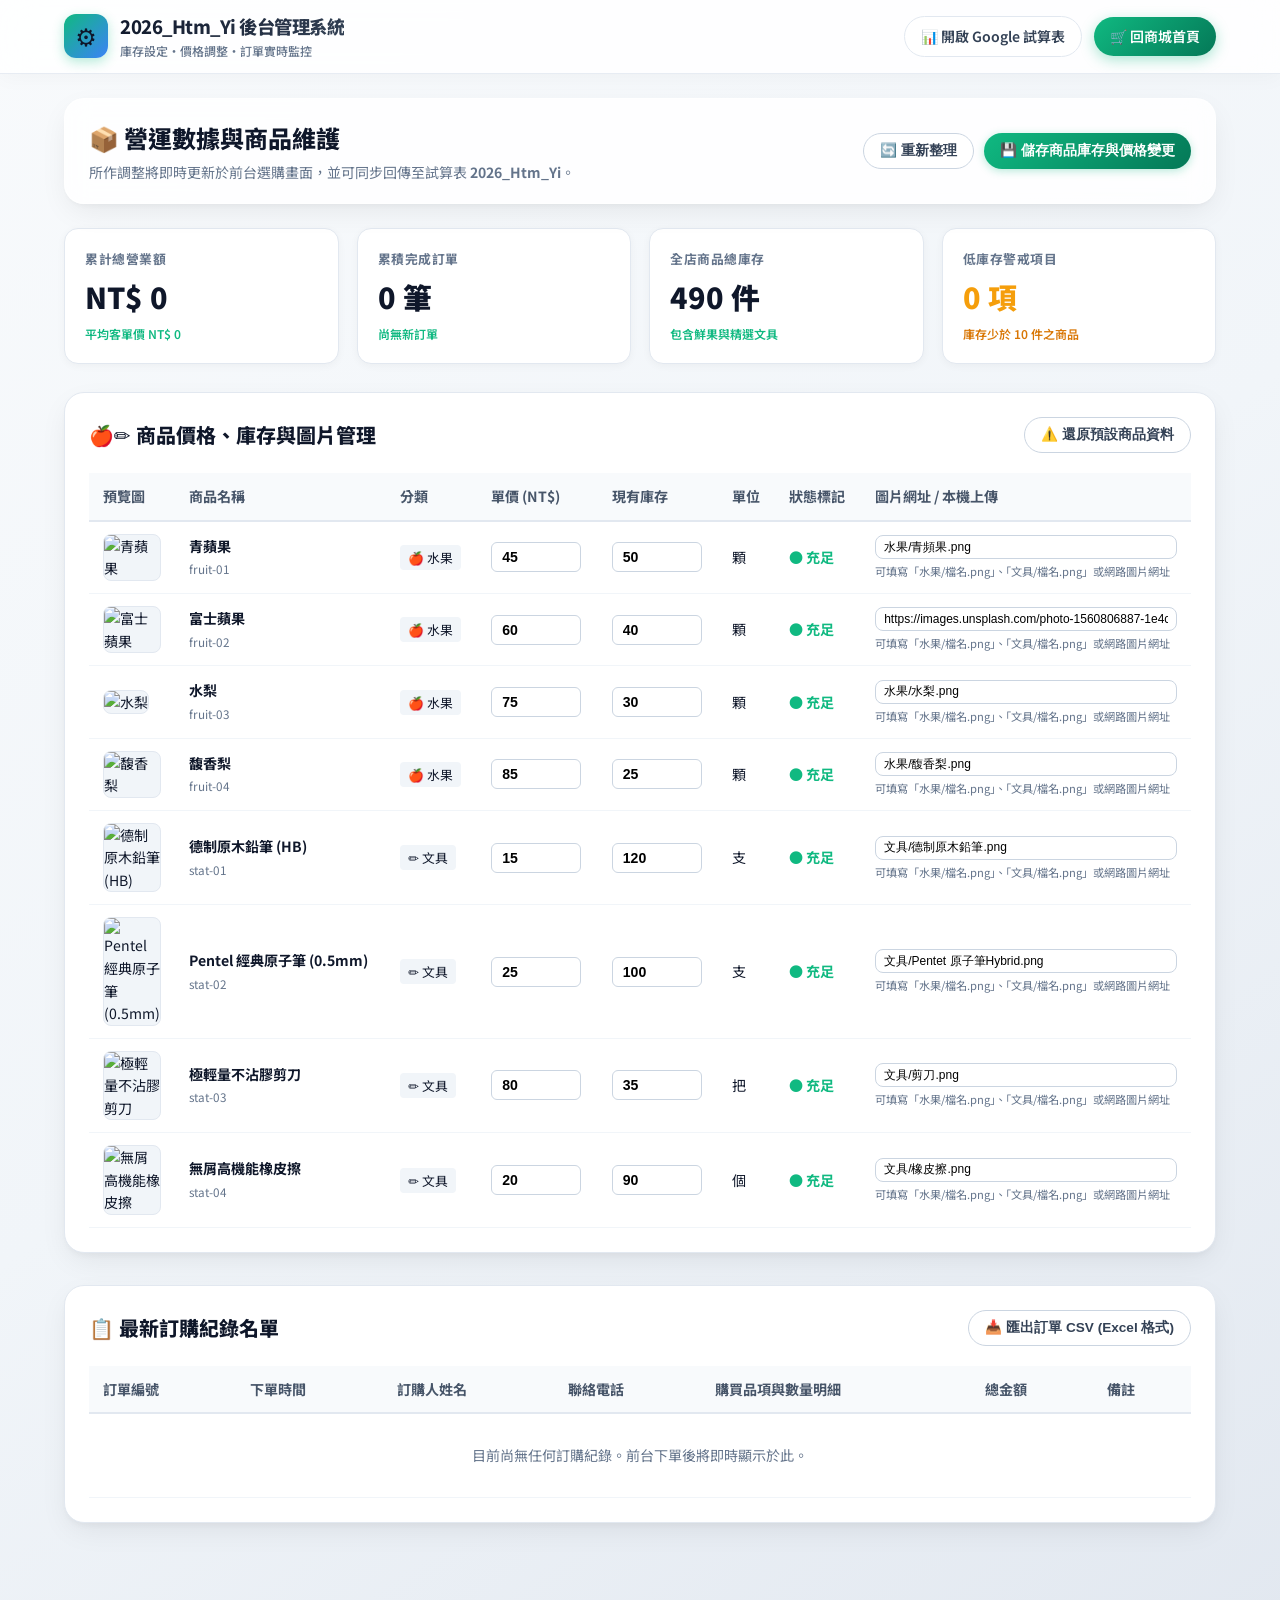
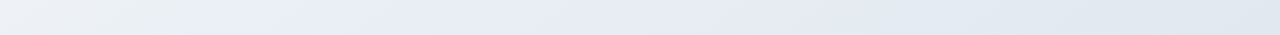
==== admin.html @ 1fdec833 "Add files via upload" ====
<!DOCTYPE html>
<html lang="zh-Hant">
<head>
  <meta charset="utf-8" />
  <meta name="viewport" content="width=device-width, initial-scale=1" />
  <meta name="robots" content="noindex" />
  <title>2026_Htm_Yi | 管理後台 (商品、庫存與訂單統計)</title>
  
  <link rel="preconnect" href="https://fonts.googleapis.com" />
  <link rel="preconnect" href="https://fonts.gstatic.com" crossorigin />
  <link href="https://fonts.googleapis.com/css2?family=Noto+Sans+TC:wght@400;500;600;700;800;900&display=swap" rel="stylesheet" />
  
  <link rel="stylesheet" href="style.css" />
  <style>
    .admin-container {
      max-width: 1200px;
      margin: 24px auto;
      padding: 0 24px;
    }
    .admin-header {
      display: flex;
      flex-wrap: wrap;
      align-items: center;
      justify-content: space-between;
      gap: 16px;
      margin-bottom: 24px;
      background: var(--card-bg);
      backdrop-filter: blur(12px);
      padding: 20px 24px;
      border-radius: var(--radius-lg);
      border: 1px solid var(--card-border);
      box-shadow: var(--glass-shadow);
    }
    .admin-header h2 {
      font-size: 1.5rem;
      font-weight: 800;
      color: #0f172a;
    }
    .admin-header p {
      font-size: 0.875rem;
      color: var(--text-muted);
      margin-top: 4px;
    }
    .stats-grid {
      display: grid;
      grid-template-columns: repeat(auto-fit, minmax(220px, 1fr));
      gap: 18px;
      margin-bottom: 28px;
    }
    .stat-card {
      background: white;
      padding: 20px;
      border-radius: var(--radius-md);
      border: 1px solid #e2e8f0;
      box-shadow: 0 2px 8px rgba(0,0,0,0.04);
      display: flex;
      flex-direction: column;
    }
    .stat-card .label {
      font-size: 0.8rem;
      font-weight: 700;
      color: var(--text-muted);
      text-transform: uppercase;
      letter-spacing: 0.5px;
    }
    .stat-card .value {
      font-size: 1.8rem;
      font-weight: 900;
      color: #0f172a;
      margin-top: 4px;
    }
    .stat-card .sub {
      font-size: 0.75rem;
      color: #10b981;
      margin-top: 4px;
      font-weight: 600;
    }
    .section-card {
      background: white;
      border-radius: var(--radius-lg);
      border: 1px solid #e2e8f0;
      box-shadow: var(--glass-shadow);
      padding: 24px;
      margin-bottom: 32px;
    }
    .section-header {
      display: flex;
      justify-content: space-between;
      align-items: center;
      margin-bottom: 20px;
      flex-wrap: wrap;
      gap: 12px;
    }
    .section-header h3 {
      font-size: 1.25rem;
      font-weight: 800;
      display: flex;
      align-items: center;
      gap: 8px;
    }
    .table-responsive {
      overflow-x: auto;
    }
    table {
      width: 100%;
      border-collapse: collapse;
      text-align: left;
      font-size: 0.88rem;
    }
    th {
      background: #f8fafc;
      padding: 12px 14px;
      font-weight: 700;
      color: #475569;
      border-bottom: 2px solid #e2e8f0;
      white-space: nowrap;
    }
    td {
      padding: 12px 14px;
      border-bottom: 1px solid #f1f5f9;
      vertical-align: middle;
    }
    tr:hover td {
      background: #fafafa;
    }
    .table-thumb {
      width: 52px;
      height: 52px;
      border-radius: 8px;
      object-fit: cover;
      border: 1px solid #e2e8f0;
      background: #f1f5f9;
    }
    .input-edit {
      padding: 6px 10px;
      border-radius: 6px;
      border: 1px solid #cbd5e1;
      font-size: 0.88rem;
      font-weight: 600;
      outline: none;
      width: 90px;
    }
    .input-edit:focus {
      border-color: var(--primary);
      box-shadow: 0 0 0 2px rgba(16, 185, 129, 0.2);
    }
    .btn-action {
      padding: 8px 16px;
      border-radius: 9999px;
      border: none;
      font-weight: 700;
      font-size: 0.85rem;
      cursor: pointer;
      display: inline-flex;
      align-items: center;
      gap: 6px;
      transition: all 0.15s;
    }
    .btn-primary-action {
      background: var(--primary-gradient);
      color: white;
      box-shadow: 0 2px 8px rgba(16, 185, 129, 0.3);
    }
    .btn-primary-action:hover {
      background: linear-gradient(135deg, #059669 0%, #047857 100%);
      transform: translateY(-1px);
    }
    .btn-outline-action {
      background: white;
      border: 1px solid #cbd5e1;
      color: #334155;
    }
    .btn-outline-action:hover {
      background: #f8fafc;
      border-color: #94a3b8;
    }
    .img-upload-btn {
      position: relative;
      overflow: hidden;
      cursor: pointer;
      display: inline-block;
      font-size: 0.75rem;
      color: #3b82f6;
      font-weight: 600;
      margin-top: 4px;
    }
    .img-upload-btn input[type=file] {
      position: absolute;
      left: 0;
      top: 0;
      opacity: 0;
      cursor: pointer;
      width: 100%;
      height: 100%;
    }
  </style>
</head>
<body>

  <!-- 頂部導航 -->
  <header class="navbar">
    <div class="nav-container">
      <a href="index.html" class="brand">
        <div class="brand-icon">⚙️</div>
        <div class="brand-title">
          <h1>2026_Htm_Yi 後台管理系統</h1>
          <p>庫存設定・價格調整・訂單實時監控</p>
        </div>
      </a>
      <div class="nav-actions">
        <a href="https://docs.google.com/spreadsheets/u/0/" target="_blank" rel="noopener noreferrer" class="nav-btn">
          <span>📊 開啟 Google 試算表</span>
        </a>
        <a href="index.html" class="nav-btn cart-toggle-btn">
          <span>🛒 回商城首頁</span>
        </a>
      </div>
    </div>
  </header>

  <div class="admin-container">

    <!-- 頂部資訊與更新橫幅 -->
    <div class="admin-header">
      <div>
        <h2>📦 營運數據與商品維護</h2>
        <p>所作調整將即時更新於前台選購畫面，並可同步回傳至試算表 <b id="targetSheetName">2026_Htm_Yi</b>。</p>
      </div>
      <div style="display: flex; gap: 10px;">
        <button type="button" class="btn-action btn-outline-action" id="btnRefreshData">
          🔄 重新整理
        </button>
        <button type="button" class="btn-action btn-primary-action" id="btnSaveAllProducts">
          💾 儲存商品庫存與價格變更
        </button>
      </div>
    </div>

    <!-- 數據概覽卡片 (Stats Cards) -->
    <div class="stats-grid">
      <div class="stat-card">
        <span class="label">累計總營業額</span>
        <div class="value" id="statRevenue">NT$ 0</div>
        <span class="sub" id="statAvg">平均客單價 NT$ 0</span>
      </div>
      <div class="stat-card">
        <span class="label">累積完成訂單</span>
        <div class="value" id="statOrdersCount">0 筆</div>
        <span class="sub" id="statLatestTime">尚無新訂單</span>
      </div>
      <div class="stat-card">
        <span class="label">全店商品總庫存</span>
        <div class="value" id="statTotalStock">0 件</div>
        <span class="sub">包含鮮果與精選文具</span>
      </div>
      <div class="stat-card">
        <span class="label">低庫存警戒項目</span>
        <div class="value" id="statLowStockCount" style="color: #f59e0b;">0 項</div>
        <span class="sub" style="color: #d97706;">庫存少於 10 件之商品</span>
      </div>
    </div>

    <!-- 商品管理區塊 (Products Management) -->
    <div class="section-card">
      <div class="section-header">
        <h3>🍎✏️ 商品價格、庫存與圖片管理</h3>
        <div style="display: flex; gap: 8px;">
          <button type="button" class="btn-action btn-outline-action" id="btnResetDefault">
            ⚠️ 還原預設商品資料
          </button>
        </div>
      </div>
      <div class="table-responsive">
        <table>
          <thead>
            <tr>
              <th style="width: 70px;">預覽圖</th>
              <th>商品名稱</th>
              <th>分類</th>
              <th>單價 (NT$)</th>
              <th>現有庫存</th>
              <th>單位</th>
              <th>狀態標記</th>
              <th style="min-width: 200px;">圖片網址 / 本機上傳</th>
            </tr>
          </thead>
          <tbody id="productsTableBody">
            <!-- 由 admin.js 動態渲染 -->
          </tbody>
        </table>
      </div>
    </div>

    <!-- 訂單明細檢視區塊 (Orders History) -->
    <div class="section-card">
      <div class="section-header">
        <h3>📋 最新訂購紀錄名單</h3>
        <button type="button" class="btn-action btn-outline-action" id="btnExportCSV">
          📥 匯出訂單 CSV (Excel 格式)
        </button>
      </div>
      <div class="table-responsive">
        <table>
          <thead>
            <tr>
              <th>訂單編號</th>
              <th>下單時間</th>
              <th>訂購人姓名</th>
              <th>聯絡電話</th>
              <th>購買品項與數量明細</th>
              <th>總金額</th>
              <th>備註</th>
            </tr>
          </thead>
          <tbody id="ordersTableBody">
            <!-- 由 admin.js 動態渲染 -->
          </tbody>
        </table>
      </div>
    </div>

  </div>

  <script src="config.js"></script>
  <script src="admin.js"></script>
</body>
</html>
---- style.css ----
/* ==========================================================================
   2026_Htm_Yi 鮮果與文具商城 - 現代炫麗視覺樣式 (Modern Glassmorphism & UI)
   ========================================================================== */

:root {
  --primary: #10b981;
  --primary-dark: #059669;
  --primary-light: #d1fae5;
  --primary-gradient: linear-gradient(135deg, #10b981 0%, #047857 100%);
  --fruit-gradient: linear-gradient(135deg, #f43f5e 0%, #fb7185 100%);
  --stat-gradient: linear-gradient(135deg, #6366f1 0%, #8b5cf6 100%);
  --accent-gold: #f59e0b;
  --bg-gradient: linear-gradient(145deg, #f8fafc 0%, #f1f5f9 50%, #e2e8f0 100%);
  --card-bg: rgba(255, 255, 255, 0.85);
  --card-border: rgba(255, 255, 255, 0.6);
  --glass-shadow: 0 10px 30px -5px rgba(0, 0, 0, 0.08), 0 4px 6px -2px rgba(0, 0, 0, 0.04);
  --text-main: #0f172a;
  --text-muted: #64748b;
  --danger: #ef4444;
  --danger-light: #fee2e2;
  --warning: #f59e0b;
  --warning-light: #fef3c7;
  --radius-lg: 20px;
  --radius-md: 14px;
  --radius-sm: 8px;
  --font-sans: 'Noto Sans TC', system-ui, -apple-system, BlinkMacSystemFont, 'Segoe UI', Roboto, sans-serif;
}

* {
  box-sizing: border-box;
  margin: 0;
  padding: 0;
}

body {
  font-family: var(--font-sans);
  background: var(--bg-gradient);
  color: var(--text-main);
  min-height: 100vh;
  line-height: 1.6;
  -webkit-font-smoothing: antialiased;
  padding-bottom: 80px;
}

/* 頂部導航列 (Glassmorphism Nav) */
.navbar {
  position: sticky;
  top: 0;
  z-index: 100;
  background: rgba(255, 255, 255, 0.85);
  backdrop-filter: blur(16px);
  -webkit-backdrop-filter: blur(16px);
  border-bottom: 1px solid rgba(226, 232, 240, 0.8);
  box-shadow: 0 4px 20px rgba(0, 0, 0, 0.03);
}

.nav-container {
  max-width: 1200px;
  margin: 0 auto;
  padding: 12px 24px;
  display: flex;
  align-items: center;
  justify-content: space-between;
}

.brand {
  display: flex;
  align-items: center;
  gap: 12px;
  text-decoration: none;
  color: var(--text-main);
}

.brand-icon {
  width: 44px;
  height: 44px;
  border-radius: 12px;
  background: linear-gradient(135deg, #10b981 0%, #3b82f6 100%);
  display: flex;
  align-items: center;
  justify-content: center;
  font-size: 24px;
  box-shadow: 0 4px 12px rgba(16, 185, 129, 0.3);
}

.brand-title h1 {
  font-size: 1.15rem;
  font-weight: 800;
  letter-spacing: -0.5px;
  background: linear-gradient(135deg, #0f172a 0%, #334155 100%);
  -webkit-background-clip: text;
  -webkit-text-fill-color: transparent;
}

.brand-title p {
  font-size: 0.75rem;
  color: var(--text-muted);
  font-weight: 500;
}

.nav-actions {
  display: flex;
  align-items: center;
  gap: 12px;
}

.nav-btn {
  display: inline-flex;
  align-items: center;
  gap: 6px;
  padding: 8px 16px;
  border-radius: 9999px;
  font-size: 0.875rem;
  font-weight: 600;
  text-decoration: none;
  border: 1px solid #e2e8f0;
  background: white;
  color: #334155;
  transition: all 0.2s cubic-bezier(0.4, 0, 0.2, 1);
  cursor: pointer;
}

.nav-btn:hover {
  background: #f8fafc;
  border-color: #cbd5e1;
  transform: translateY(-1px);
}

.cart-toggle-btn {
  position: relative;
  background: var(--primary-gradient);
  color: white;
  border: none;
  box-shadow: 0 4px 14px rgba(16, 185, 129, 0.35);
}

.cart-toggle-btn:hover {
  background: linear-gradient(135deg, #059669 0%, #047857 100%);
  transform: translateY(-2px);
  box-shadow: 0 6px 20px rgba(16, 185, 129, 0.45);
}

.cart-badge {
  position: absolute;
  top: -6px;
  right: -6px;
  background: #ef4444;
  color: white;
  font-size: 0.72rem;
  font-weight: 800;
  width: 22px;
  height: 22px;
  border-radius: 50%;
  display: flex;
  align-items: center;
  justify-content: center;
  border: 2px solid white;
  box-shadow: 0 2px 6px rgba(239, 68, 68, 0.4);
  transition: transform 0.2s cubic-bezier(0.34, 1.56, 0.64, 1);
}

.cart-badge.bump {
  transform: scale(1.3);
}

/* 橫幅 Hero Banner */
.hero {
  max-width: 1200px;
  margin: 24px auto 16px;
  padding: 0 24px;
}

.hero-card {
  position: relative;
  background: linear-gradient(135deg, #064e3b 0%, #065f46 60%, #0f766e 100%);
  border-radius: var(--radius-lg);
  padding: 40px 36px;
  color: white;
  overflow: hidden;
  box-shadow: 0 20px 40px -10px rgba(6, 78, 59, 0.35);
}

.hero-card::before {
  content: '';
  position: absolute;
  top: -40%;
  right: -10%;
  width: 400px;
  height: 400px;
  background: radial-gradient(circle, rgba(52, 211, 153, 0.25) 0%, rgba(0, 0, 0, 0) 70%);
  border-radius: 50%;
  pointer-events: none;
}

.hero-content {
  position: relative;
  z-index: 1;
  max-width: 650px;
}

.hero-tag {
  display: inline-block;
  padding: 4px 12px;
  border-radius: 9999px;
  background: rgba(52, 211, 153, 0.2);
  color: #a7f3d0;
  border: 1px solid rgba(52, 211, 153, 0.3);
  font-size: 0.8rem;
  font-weight: 700;
  margin-bottom: 12px;
}

.hero-title {
  font-size: 2.1rem;
  font-weight: 900;
  line-height: 1.25;
  margin-bottom: 12px;
  letter-spacing: -0.5px;
}

.hero-desc {
  font-size: 0.95rem;
  color: #d1fae5;
  margin-bottom: 20px;
  line-height: 1.6;
}

.hero-features {
  display: flex;
  flex-wrap: wrap;
  gap: 16px;
}

.hero-feat-item {
  display: flex;
  align-items: center;
  gap: 6px;
  font-size: 0.85rem;
  color: #ecfdf5;
  background: rgba(0, 0, 0, 0.15);
  padding: 6px 12px;
  border-radius: 8px;
}

/* 分類篩選與工具列 (Filters & Controls) */
.toolbar-wrap {
  max-width: 1200px;
  margin: 20px auto;
  padding: 0 24px;
}

.toolbar {
  display: flex;
  flex-wrap: wrap;
  align-items: center;
  justify-content: space-between;
  gap: 16px;
  background: var(--card-bg);
  backdrop-filter: blur(12px);
  padding: 12px 18px;
  border-radius: var(--radius-md);
  border: 1px solid var(--card-border);
  box-shadow: var(--glass-shadow);
}

.category-chips {
  display: flex;
  flex-wrap: wrap;
  gap: 8px;
}

.chip-btn {
  display: inline-flex;
  align-items: center;
  gap: 6px;
  padding: 8px 18px;
  border-radius: 9999px;
  font-size: 0.875rem;
  font-weight: 600;
  border: 1px solid #e2e8f0;
  background: white;
  color: #475569;
  cursor: pointer;
  transition: all 0.2s cubic-bezier(0.4, 0, 0.2, 1);
}

.chip-btn:hover {
  background: #f8fafc;
  border-color: #cbd5e1;
  color: #1e293b;
}

.chip-btn.active {
  background: var(--text-main);
  color: white;
  border-color: var(--text-main);
  box-shadow: 0 4px 12px rgba(15, 23, 42, 0.2);
}

.toolbar-right {
  display: flex;
  align-items: center;
  gap: 12px;
}

.stock-filter-toggle {
  display: flex;
  align-items: center;
  gap: 6px;
  font-size: 0.85rem;
  font-weight: 600;
  color: #475569;
  cursor: pointer;
  user-select: none;
}

.stock-filter-toggle input {
  cursor: pointer;
  accent-color: var(--primary);
  width: 16px;
  height: 16px;
}

/* 商品卡片網格 (Product Grid) */
.products-section {
  max-width: 1200px;
  margin: 0 auto;
  padding: 0 24px;
}

.products-grid {
  display: grid;
  grid-template-columns: repeat(auto-fill, minmax(270px, 1fr));
  gap: 24px;
}

.product-card {
  background: var(--card-bg);
  backdrop-filter: blur(12px);
  border-radius: var(--radius-lg);
  border: 1px solid var(--card-border);
  box-shadow: var(--glass-shadow);
  overflow: hidden;
  display: flex;
  flex-direction: column;
  transition: all 0.3s cubic-bezier(0.4, 0, 0.2, 1);
  position: relative;
}

.product-card:hover {
  transform: translateY(-6px);
  box-shadow: 0 20px 30px -10px rgba(0, 0, 0, 0.12), 0 8px 12px -4px rgba(0, 0, 0, 0.05);
  border-color: rgba(16, 185, 129, 0.3);
}

.card-image-wrap {
  position: relative;
  width: 100%;
  padding-top: 68%; /* 接近 3:2 比例 */
  overflow: hidden;
  background: #e2e8f0;
}

.card-image {
  position: absolute;
  top: 0;
  left: 0;
  width: 100%;
  height: 100%;
  object-fit: cover;
  transition: transform 0.4s ease;
}

.product-card:hover .card-image {
  transform: scale(1.08);
}

.card-badge {
  position: absolute;
  top: 12px;
  left: 12px;
  padding: 4px 10px;
  border-radius: 9999px;
  font-size: 0.75rem;
  font-weight: 700;
  backdrop-filter: blur(8px);
  color: white;
  box-shadow: 0 2px 8px rgba(0, 0, 0, 0.15);
}

.badge-fruit {
  background: rgba(244, 63, 94, 0.9);
}

.badge-stationery {
  background: rgba(99, 102, 241, 0.9);
}

.stock-pill {
  position: absolute;
  top: 12px;
  right: 12px;
  padding: 4px 10px;
  border-radius: 9999px;
  font-size: 0.75rem;
  font-weight: 700;
  backdrop-filter: blur(8px);
  box-shadow: 0 2px 8px rgba(0, 0, 0, 0.15);
}

.stock-pill.in-stock {
  background: rgba(209, 250, 229, 0.95);
  color: #065f46;
  border: 1px solid rgba(16, 185, 129, 0.4);
}

.stock-pill.low-stock {
  background: rgba(254, 243, 199, 0.95);
  color: #92400e;
  border: 1px solid rgba(245, 158, 11, 0.4);
  animation: pulse-border 2s infinite;
}

.stock-pill.out-of-stock {
  background: rgba(254, 226, 226, 0.95);
  color: #991b1b;
  border: 1px solid rgba(239, 68, 68, 0.4);
}

@keyframes pulse-border {
  0%, 100% { transform: scale(1); }
  50% { transform: scale(1.04); }
}

.card-body {
  padding: 18px 20px 20px;
  display: flex;
  flex-direction: column;
  flex: 1;
}

.card-header-info {
  margin-bottom: 8px;
}

.card-title {
  font-size: 1.18rem;
  font-weight: 800;
  color: var(--text-main);
  display: flex;
  align-items: center;
  justify-content: space-between;
}

.card-desc {
  font-size: 0.85rem;
  color: var(--text-muted);
  line-height: 1.5;
  margin-bottom: 14px;
  flex: 1;
}

.card-tags {
  display: flex;
  flex-wrap: wrap;
  gap: 6px;
  margin-bottom: 16px;
}

.tag-item {
  font-size: 0.72rem;
  background: #f1f5f9;
  color: #475569;
  padding: 2px 8px;
  border-radius: 4px;
  font-weight: 600;
}

.card-price-row {
  display: flex;
  align-items: baseline;
  justify-content: space-between;
  margin-bottom: 16px;
  padding-top: 10px;
  border-top: 1px solid rgba(226, 232, 240, 0.8);
}

.price-box {
  display: flex;
  align-items: baseline;
  gap: 4px;
}

.price-currency {
  font-size: 0.9rem;
  font-weight: 700;
  color: #047857;
}

.price-amount {
  font-size: 1.6rem;
  font-weight: 900;
  color: #047857;
  letter-spacing: -0.5px;
}

.price-unit {
  font-size: 0.8rem;
  color: var(--text-muted);
}

.card-stock-text {
  font-size: 0.8rem;
  color: var(--text-muted);
}

.card-stock-text b {
  color: var(--text-main);
}

/* 卡片數量選擇器與加入按鈕 (Stepper & Add to Cart) */
.card-action-box {
  display: flex;
  align-items: center;
  gap: 10px;
}

.stepper {
  display: inline-flex;
  align-items: center;
  border: 1px solid #cbd5e1;
  border-radius: 9999px;
  background: white;
  padding: 2px;
  box-shadow: 0 1px 2px rgba(0,0,0,0.05);
}

.stepper-btn {
  width: 32px;
  height: 32px;
  border-radius: 50%;
  border: none;
  background: #f1f5f9;
  color: #334155;
  font-size: 1rem;
  font-weight: 700;
  display: flex;
  align-items: center;
  justify-content: center;
  cursor: pointer;
  transition: all 0.15s;
}

.stepper-btn:hover:not(:disabled) {
  background: #e2e8f0;
  color: #0f172a;
}

.stepper-btn:disabled {
  opacity: 0.4;
  cursor: not-allowed;
}

.stepper-input {
  width: 44px;
  border: none;
  text-align: center;
  font-size: 0.95rem;
  font-weight: 700;
  color: #0f172a;
  outline: none;
  background: transparent;
}

.btn-add-cart {
  flex: 1;
  padding: 10px 14px;
  border-radius: 9999px;
  border: none;
  background: var(--primary-gradient);
  color: white;
  font-size: 0.88rem;
  font-weight: 700;
  cursor: pointer;
  display: inline-flex;
  align-items: center;
  justify-content: center;
  gap: 6px;
  transition: all 0.2s cubic-bezier(0.4, 0, 0.2, 1);
  box-shadow: 0 4px 10px rgba(16, 185, 129, 0.25);
}

.btn-add-cart:hover:not(:disabled) {
  transform: translateY(-1px);
  box-shadow: 0 6px 14px rgba(16, 185, 129, 0.35);
}

.btn-add-cart:disabled {
  background: #cbd5e1;
  color: #64748b;
  cursor: not-allowed;
  box-shadow: none;
}

/* 側邊滑出購物車 Drawer (Slide-Over Cart) */
.cart-drawer-backdrop {
  position: fixed;
  inset: 0;
  background: rgba(15, 23, 42, 0.6);
  backdrop-filter: blur(4px);
  z-index: 200;
  opacity: 0;
  pointer-events: none;
  transition: opacity 0.3s ease;
}

.cart-drawer-backdrop.active {
  opacity: 1;
  pointer-events: auto;
}

.cart-drawer {
  position: fixed;
  top: 0;
  right: 0;
  bottom: 0;
  width: 100%;
  max-width: 460px;
  background: white;
  z-index: 210;
  box-shadow: -10px 0 30px rgba(0, 0, 0, 0.15);
  display: flex;
  flex-direction: column;
  transform: translateX(100%);
  transition: transform 0.35s cubic-bezier(0.16, 1, 0.3, 1);
}

.cart-drawer.active {
  transform: translateX(0);
}

.cart-drawer-head {
  padding: 18px 24px;
  border-bottom: 1px solid #e2e8f0;
  display: flex;
  align-items: center;
  justify-content: space-between;
  background: #f8fafc;
}

.cart-drawer-head h3 {
  font-size: 1.15rem;
  font-weight: 800;
  display: flex;
  align-items: center;
  gap: 8px;
}

.btn-close-drawer {
  width: 36px;
  height: 36px;
  border-radius: 50%;
  border: none;
  background: #e2e8f0;
  color: #475569;
  font-size: 1.2rem;
  display: flex;
  align-items: center;
  justify-content: center;
  cursor: pointer;
  transition: background 0.2s;
}

.btn-close-drawer:hover {
  background: #cbd5e1;
  color: #0f172a;
}

.cart-drawer-body {
  flex: 1;
  overflow-y: auto;
  padding: 20px 24px;
  display: flex;
  flex-direction: column;
  gap: 16px;
}

.cart-empty-view {
  display: flex;
  flex-direction: column;
  align-items: center;
  justify-content: center;
  height: 100%;
  text-align: center;
  color: var(--text-muted);
  gap: 12px;
}

.cart-empty-icon {
  font-size: 3.5rem;
  opacity: 0.7;
}

.cart-item-row {
  display: flex;
  align-items: center;
  gap: 14px;
  padding-bottom: 14px;
  border-bottom: 1px solid #f1f5f9;
}

.cart-item-img {
  width: 64px;
  height: 64px;
  border-radius: var(--radius-sm);
  object-fit: cover;
  border: 1px solid #e2e8f0;
}

.cart-item-info {
  flex: 1;
}

.cart-item-name {
  font-size: 0.95rem;
  font-weight: 700;
  color: var(--text-main);
  margin-bottom: 2px;
}

.cart-item-sub {
  font-size: 0.8rem;
  color: var(--text-muted);
  margin-bottom: 6px;
}

.cart-item-controls {
  display: flex;
  align-items: center;
  justify-content: space-between;
}

.cart-item-total {
  font-weight: 800;
  font-size: 0.95rem;
  color: #047857;
}

.btn-remove-item {
  border: none;
  background: transparent;
  color: #94a3b8;
  cursor: pointer;
  padding: 4px;
  font-size: 1.1rem;
  transition: color 0.15s;
}

.btn-remove-item:hover {
  color: #ef4444;
}

/* 購物車結帳摘要與買家表單 (Checkout Form & Summary) */
.cart-drawer-foot {
  padding: 20px 24px;
  border-top: 1px solid #e2e8f0;
  background: #f8fafc;
}

.cart-summary-calc {
  margin-bottom: 16px;
}

.summary-row {
  display: flex;
  justify-content: space-between;
  font-size: 0.9rem;
  color: var(--text-muted);
  margin-bottom: 6px;
}

.summary-row.total {
  font-size: 1.25rem;
  font-weight: 900;
  color: #0f172a;
  border-top: 1px dashed #cbd5e1;
  padding-top: 10px;
  margin-top: 8px;
}

.summary-total-price {
  color: #047857;
  font-size: 1.45rem;
}

.customer-form {
  margin-top: 14px;
  display: flex;
  flex-direction: column;
  gap: 10px;
}

.form-group {
  display: flex;
  flex-direction: column;
  gap: 4px;
}

.form-group label {
  font-size: 0.8rem;
  font-weight: 700;
  color: #334155;
}

.form-input {
  width: 100%;
  padding: 10px 14px;
  border-radius: var(--radius-sm);
  border: 1px solid #cbd5e1;
  font-size: 0.9rem;
  outline: none;
  transition: border-color 0.2s, box-shadow 0.2s;
}

.form-input:focus {
  border-color: var(--primary);
  box-shadow: 0 0 0 3px rgba(16, 185, 129, 0.2);
}

.btn-checkout {
  width: 100%;
  margin-top: 12px;
  padding: 14px;
  border-radius: 9999px;
  border: none;
  background: var(--primary-gradient);
  color: white;
  font-size: 1.05rem;
  font-weight: 800;
  cursor: pointer;
  display: flex;
  align-items: center;
  justify-content: center;
  gap: 8px;
  box-shadow: 0 4px 16px rgba(16, 185, 129, 0.35);
  transition: all 0.2s;
}

.btn-checkout:hover:not(:disabled) {
  transform: translateY(-2px);
  box-shadow: 0 6px 20px rgba(16, 185, 129, 0.45);
}

.btn-checkout:disabled {
  background: #94a3b8;
  cursor: not-allowed;
  transform: none;
  box-shadow: none;
}

/* 提示訊息 Toast 與 Banner */
.banner-alert {
  max-width: 1200px;
  margin: 12px auto 0;
  padding: 12px 24px;
}

.alert-box {
  padding: 12px 18px;
  border-radius: var(--radius-md);
  font-size: 0.875rem;
  display: flex;
  align-items: center;
  gap: 10px;
  font-weight: 600;
}

.alert-box.info {
  background: #e0f2fe;
  color: #0369a1;
  border: 1px solid #bae6fd;
}

.alert-box.warning {
  background: #fef3c7;
  color: #92400e;
  border: 1px solid #fde68a;
}

/* 原生 Dialog 彈窗 (訂單成功明細) */
dialog {
  margin: auto;
  border: none;
  border-radius: var(--radius-lg);
  padding: 0;
  max-width: 500px;
  width: 90%;
  box-shadow: 0 25px 50px -12px rgba(0, 0, 0, 0.25);
  background: white;
}

dialog::backdrop {
  background: rgba(15, 23, 42, 0.6);
  backdrop-filter: blur(6px);
}

.dialog-content {
  padding: 28px;
}

.receipt-header {
  text-align: center;
  margin-bottom: 20px;
}

.receipt-icon {
  font-size: 3.5rem;
  margin-bottom: 8px;
}

.receipt-title {
  font-size: 1.4rem;
  font-weight: 900;
  color: #0f172a;
}

.receipt-order-id {
  font-size: 0.85rem;
  color: var(--text-muted);
  margin-top: 4px;
}

.receipt-items-list {
  background: #f8fafc;
  border-radius: var(--radius-md);
  padding: 14px 18px;
  margin-bottom: 18px;
  border: 1px solid #e2e8f0;
}

.receipt-item-row {
  display: flex;
  justify-content: space-between;
  padding: 6px 0;
  font-size: 0.9rem;
  border-bottom: 1px dashed #e2e8f0;
}

.receipt-item-row:last-child {
  border-bottom: none;
}

.receipt-total-row {
  display: flex;
  justify-content: space-between;
  font-weight: 800;
  font-size: 1.15rem;
  margin-top: 8px;
  color: #047857;
}

.receipt-info-box {
  background: #ecfdf5;
  border: 1px solid #a7f3d0;
  border-radius: var(--radius-sm);
  padding: 10px 14px;
  font-size: 0.82rem;
  color: #065f46;
  margin-bottom: 20px;
}

.btn-dialog-close {
  width: 100%;
  padding: 12px;
  border-radius: 9999px;
  border: none;
  background: var(--text-main);
  color: white;
  font-weight: 700;
  cursor: pointer;
  transition: background 0.2s;
}

.btn-dialog-close:hover {
  background: #334155;
}

/* 響應式微調 (Responsive) */
@media (max-width: 640px) {
  .hero-title {
    font-size: 1.5rem;
  }
  .hero-card {
    padding: 24px 20px;
  }
  .toolbar {
    flex-direction: column;
    align-items: stretch;
  }
  .category-chips {
    justify-content: center;
  }
  .toolbar-right {
    justify-content: space-between;
  }
  .cart-drawer {
    max-width: 100%;
  }
}
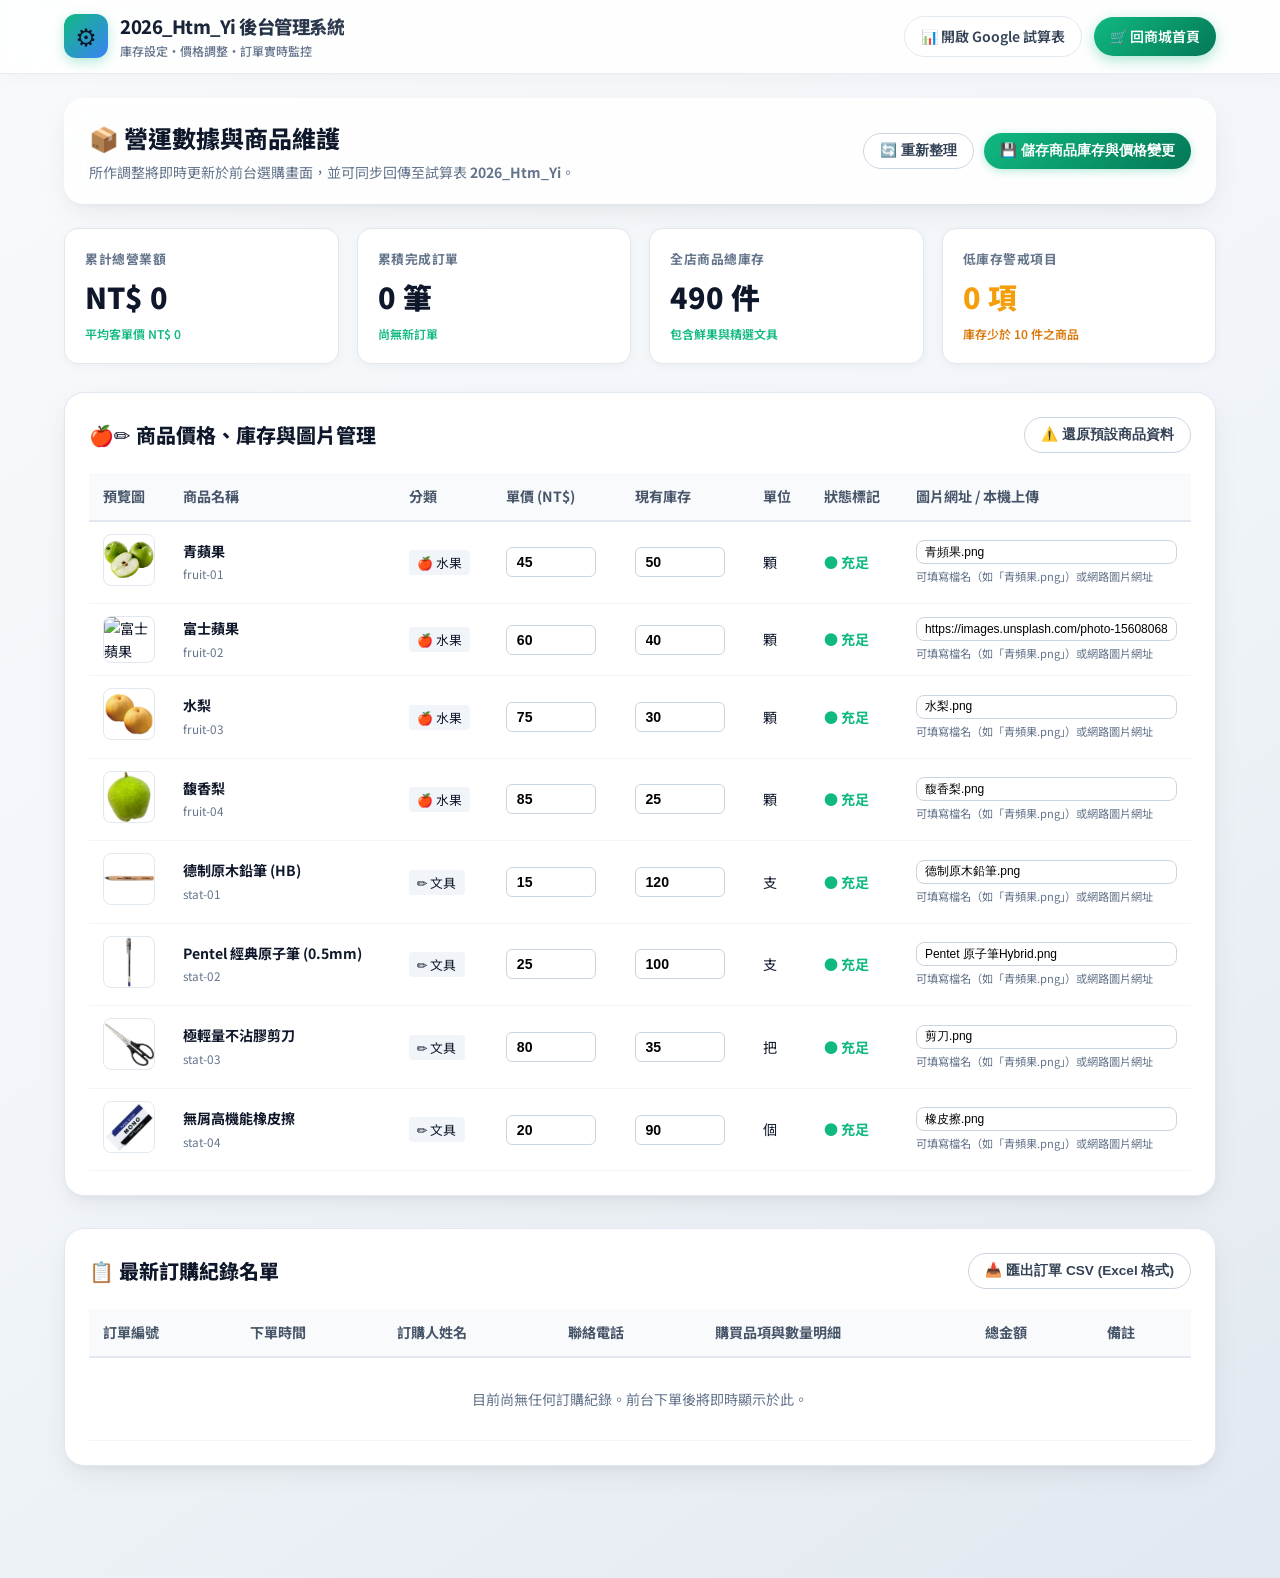
==== commit 39388ca4: "Add files via upload" ====
--- a/admin.html
+++ b/admin.html
@@ -321,7 +321,7 @@
 
   </div>
 
-  <script src="config.js"></script>
-  <script src="admin.js"></script>
+  <script src="config.js?v=20260918v1"></script>
+  <script src="admin.js?v=20260918v1"></script>
 </body>
 </html>
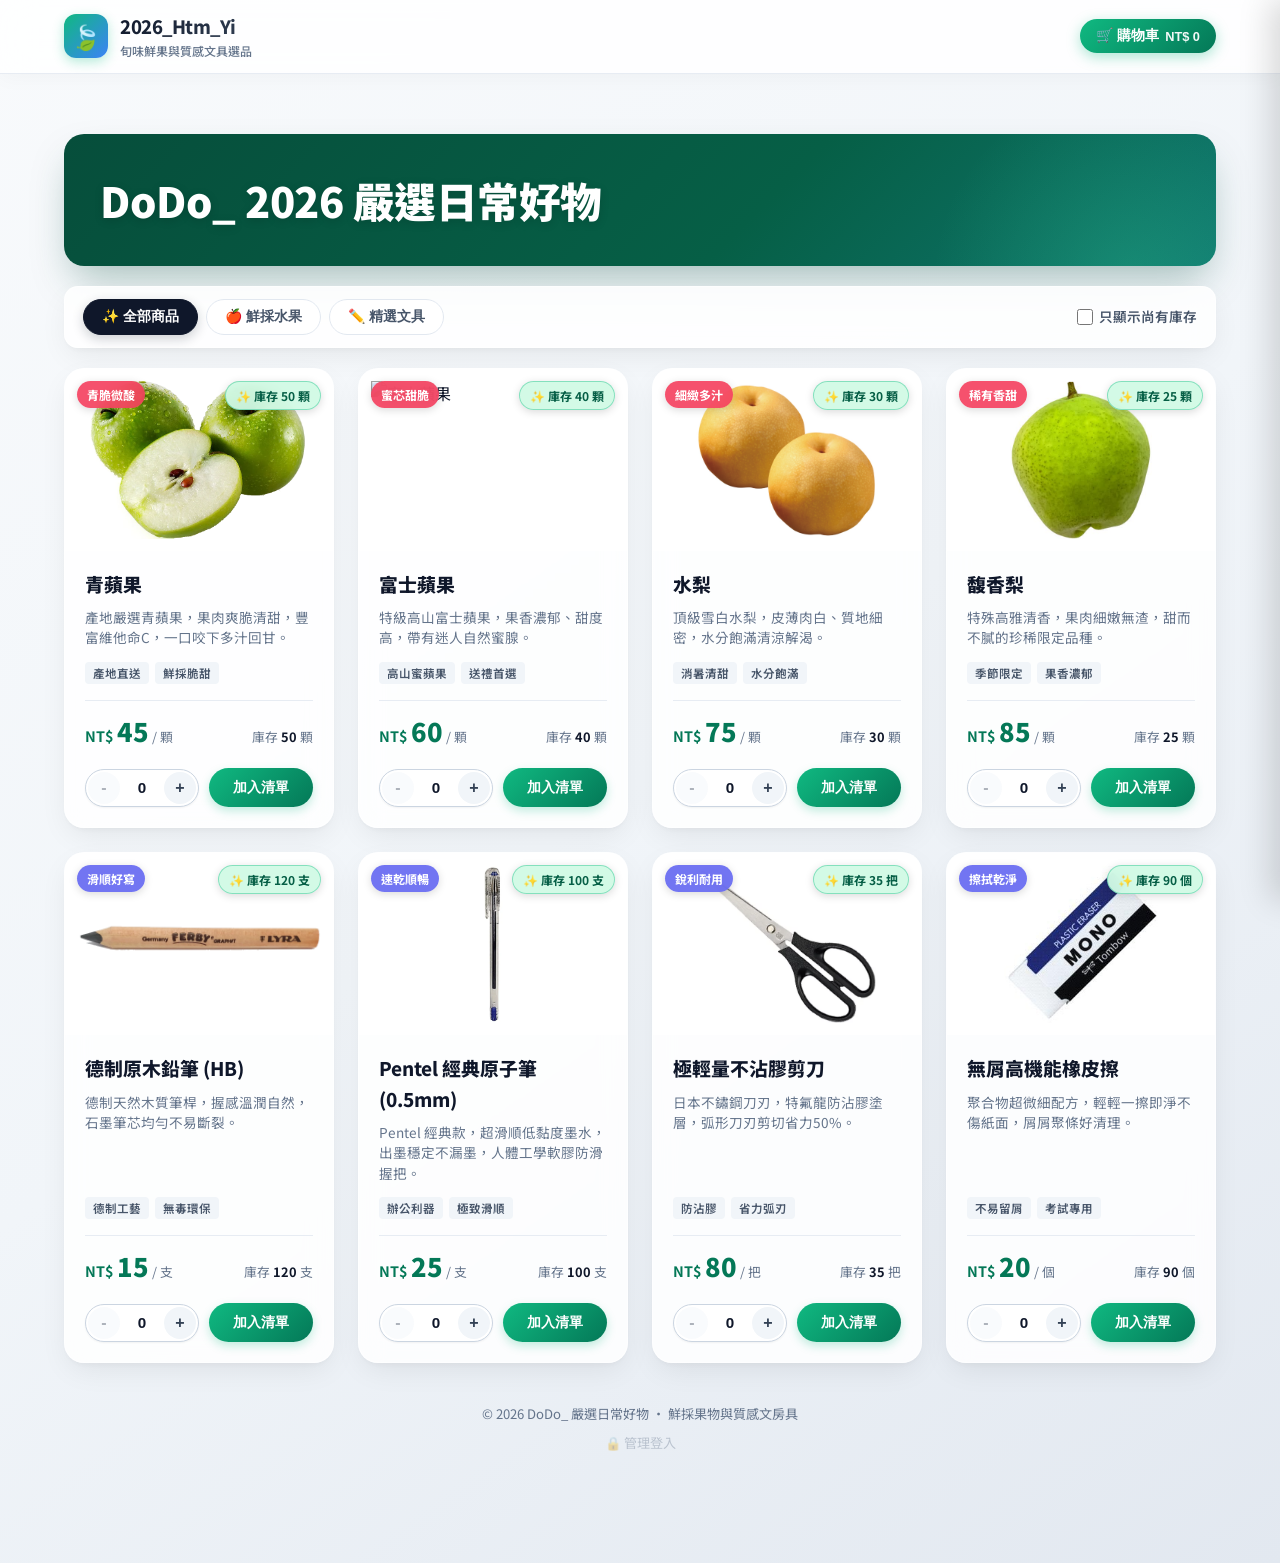
==== commit 59c71963: "Add files via upload" ====
--- a/admin.html
+++ b/admin.html
@@ -295,9 +295,14 @@
     <div class="section-card">
       <div class="section-header">
         <h3>📋 最新訂購紀錄名單</h3>
-        <button type="button" class="btn-action btn-outline-action" id="btnExportCSV">
-          📥 匯出訂單 CSV (Excel 格式)
-        </button>
+        <div style="display: flex; gap: 8px; flex-wrap: wrap;">
+          <button type="button" class="btn-action btn-outline-action" id="btnExportCSV">
+            📥 匯出訂單 CSV (Excel 格式)
+          </button>
+          <button type="button" class="btn-action" id="btnClearOrders" style="background: #fee2e2; color: #dc2626; border: 1px solid #fca5a5;" title="清空目前的測試訂單紀錄">
+            🗑️ 清空訂單紀錄
+          </button>
+        </div>
       </div>
       <div class="table-responsive">
         <table>
@@ -321,7 +326,7 @@
 
   </div>
 
-  <script src="config.js?v=20260918v1"></script>
-  <script src="admin.js?v=20260918v1"></script>
+  <script src="config.js?v=20260918v4"></script>
+  <script src="admin.js?v=20260918v4"></script>
 </body>
 </html>
--- a/style.css
+++ b/style.css
@@ -624,6 +624,8 @@
   top: 0;
   right: 0;
   bottom: 0;
+  height: 100vh;
+  height: 100dvh;
   width: 100%;
   max-width: 460px;
   background: white;
@@ -631,6 +633,7 @@
   box-shadow: -10px 0 30px rgba(0, 0, 0, 0.15);
   display: flex;
   flex-direction: column;
+  overflow: hidden;
   transform: translateX(100%);
   transition: transform 0.35s cubic-bezier(0.16, 1, 0.3, 1);
 }
@@ -671,18 +674,138 @@
   transition: background 0.2s;
 }
 
-.btn-close-drawer:hover {
+#cartContentWrap,
+.cart-scroll-view {
+  display: flex !important;
+  flex-direction: column !important;
+  flex: 1 1 auto !important;
+  min-height: 0 !important;
+  height: 100% !important;
+  overflow-y: auto !important;
+  overflow-x: hidden !important;
+  overscroll-behavior: contain;
+  -webkit-overflow-scrolling: touch !important;
+  padding: 14px 18px 70px !important;
+  gap: 14px;
+}
+
+#cartContentWrap::-webkit-scrollbar,
+.cart-scroll-view::-webkit-scrollbar {
+  width: 6px;
+}
+
+#cartContentWrap::-webkit-scrollbar-track,
+.cart-scroll-view::-webkit-scrollbar-track {
+  background: #f1f5f9;
+}
+
+#cartContentWrap::-webkit-scrollbar-thumb,
+.cart-scroll-view::-webkit-scrollbar-thumb {
   background: #cbd5e1;
+  border-radius: 4px;
+}
+
+#cartContentWrap::-webkit-scrollbar-thumb:hover,
+.cart-scroll-view::-webkit-scrollbar-thumb:hover {
+  background: #94a3b8;
+}
+
+.cart-section-block {
+  display: flex;
+  flex-direction: column;
+}
+
+.cart-section-heading {
+  font-size: 0.95rem;
+  font-weight: 800;
   color: #0f172a;
-}
-
-.cart-drawer-body {
-  flex: 1;
+  margin-bottom: 10px;
+  display: flex;
+  align-items: center;
+  justify-content: space-between;
+  gap: 6px;
+}
+
+.btn-jump-checkout {
+  font-size: 0.76rem;
+  font-weight: 700;
+  color: #065f46;
+  background: #d1fae5;
+  border: 1px solid #10b981;
+  border-radius: 9999px;
+  padding: 4px 12px;
+  cursor: pointer;
+  display: inline-flex;
+  align-items: center;
+  gap: 4px;
+  transition: all 0.2s;
+  box-shadow: 0 1px 3px rgba(16, 185, 129, 0.15);
+}
+
+.btn-jump-checkout:hover {
+  background: #10b981;
+  color: white;
+  transform: translateY(-1px);
+}
+
+.cart-items-list {
+  display: flex;
+  flex-direction: column;
+  gap: 10px;
+  max-height: 275px; /* 超過 4 樣物品時，以獨立捲動視窗呈現，絕不推擠遮蓋下方結帳資訊 */
   overflow-y: auto;
-  padding: 20px 24px;
-  display: flex;
-  flex-direction: column;
-  gap: 16px;
+  overscroll-behavior: contain;
+  padding-right: 6px;
+}
+
+.cart-items-list::-webkit-scrollbar {
+  width: 5px;
+}
+
+.cart-items-list::-webkit-scrollbar-track {
+  background: #f1f5f9;
+  border-radius: 4px;
+}
+
+.cart-items-list::-webkit-scrollbar-thumb {
+  background: #cbd5e1;
+  border-radius: 4px;
+}
+
+.cart-items-list::-webkit-scrollbar-thumb:hover {
+  background: #94a3b8;
+}
+
+.cart-order-summary-box {
+  background: #f8fafc;
+  border-radius: var(--radius-md);
+  padding: 10px 16px;
+  border: 1px solid #e2e8f0;
+}
+
+.cart-checkout-block {
+  background: #ffffff;
+  border-radius: var(--radius-md);
+  padding: 14px 16px 18px;
+  border: 1px solid #e2e8f0;
+  box-shadow: 0 2px 8px rgba(0, 0, 0, 0.04);
+}
+
+.cart-drawer-body::-webkit-scrollbar {
+  width: 6px;
+}
+
+.cart-drawer-body::-webkit-scrollbar-track {
+  background: #f1f5f9;
+}
+
+.cart-drawer-body::-webkit-scrollbar-thumb {
+  background: #cbd5e1;
+  border-radius: 4px;
+}
+
+.cart-drawer-body::-webkit-scrollbar-thumb:hover {
+  background: #94a3b8;
 }
 
 .cart-empty-view {
@@ -704,14 +827,14 @@
 .cart-item-row {
   display: flex;
   align-items: center;
-  gap: 14px;
-  padding-bottom: 14px;
+  gap: 12px;
+  padding-bottom: 10px;
   border-bottom: 1px solid #f1f5f9;
 }
 
 .cart-item-img {
-  width: 64px;
-  height: 64px;
+  width: 54px;
+  height: 54px;
   border-radius: var(--radius-sm);
   object-fit: cover;
   border: 1px solid #e2e8f0;
@@ -762,9 +885,13 @@
 
 /* 購物車結帳摘要與買家表單 (Checkout Form & Summary) */
 .cart-drawer-foot {
-  padding: 20px 24px;
+  flex-shrink: 0;
+  padding: 14px 20px 18px;
   border-top: 1px solid #e2e8f0;
   background: #f8fafc;
+  box-shadow: 0 -4px 16px rgba(0, 0, 0, 0.05);
+  max-height: 55vh;
+  overflow-y: auto;
 }
 
 .cart-summary-calc {
